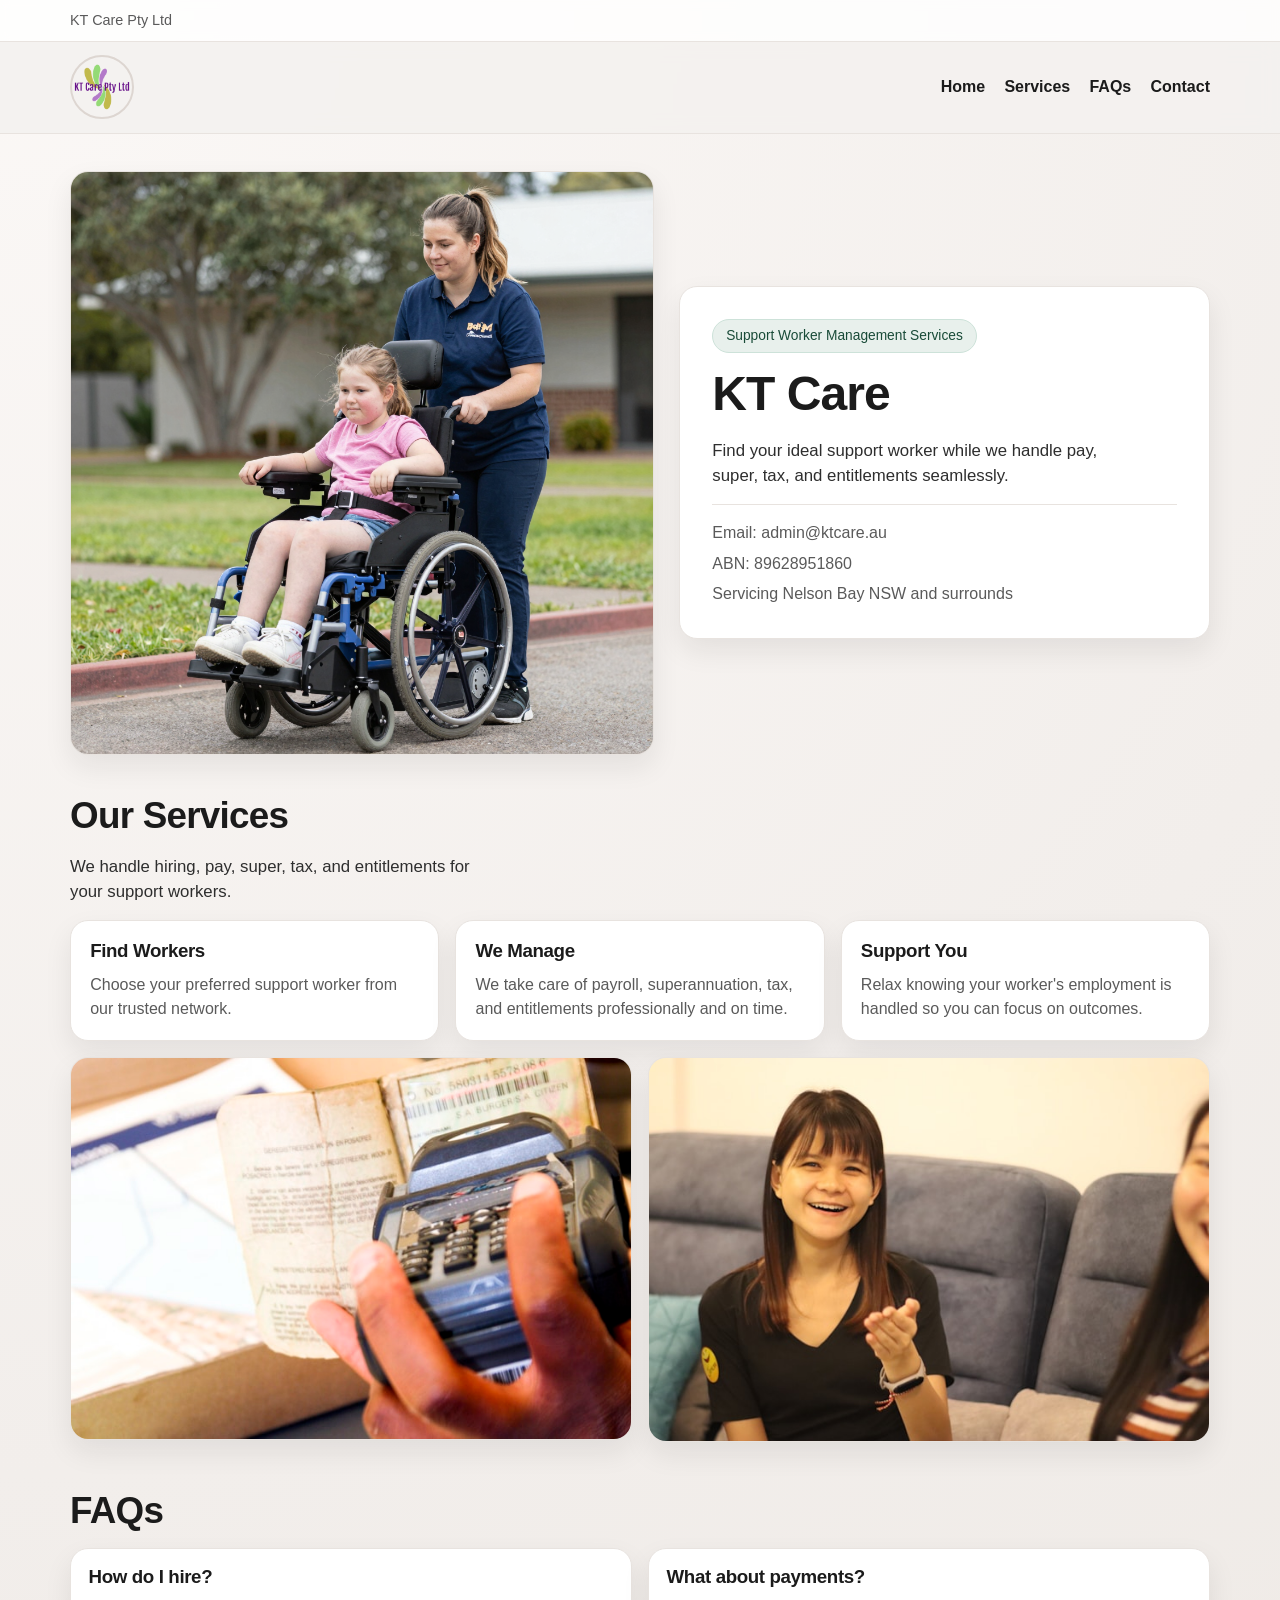
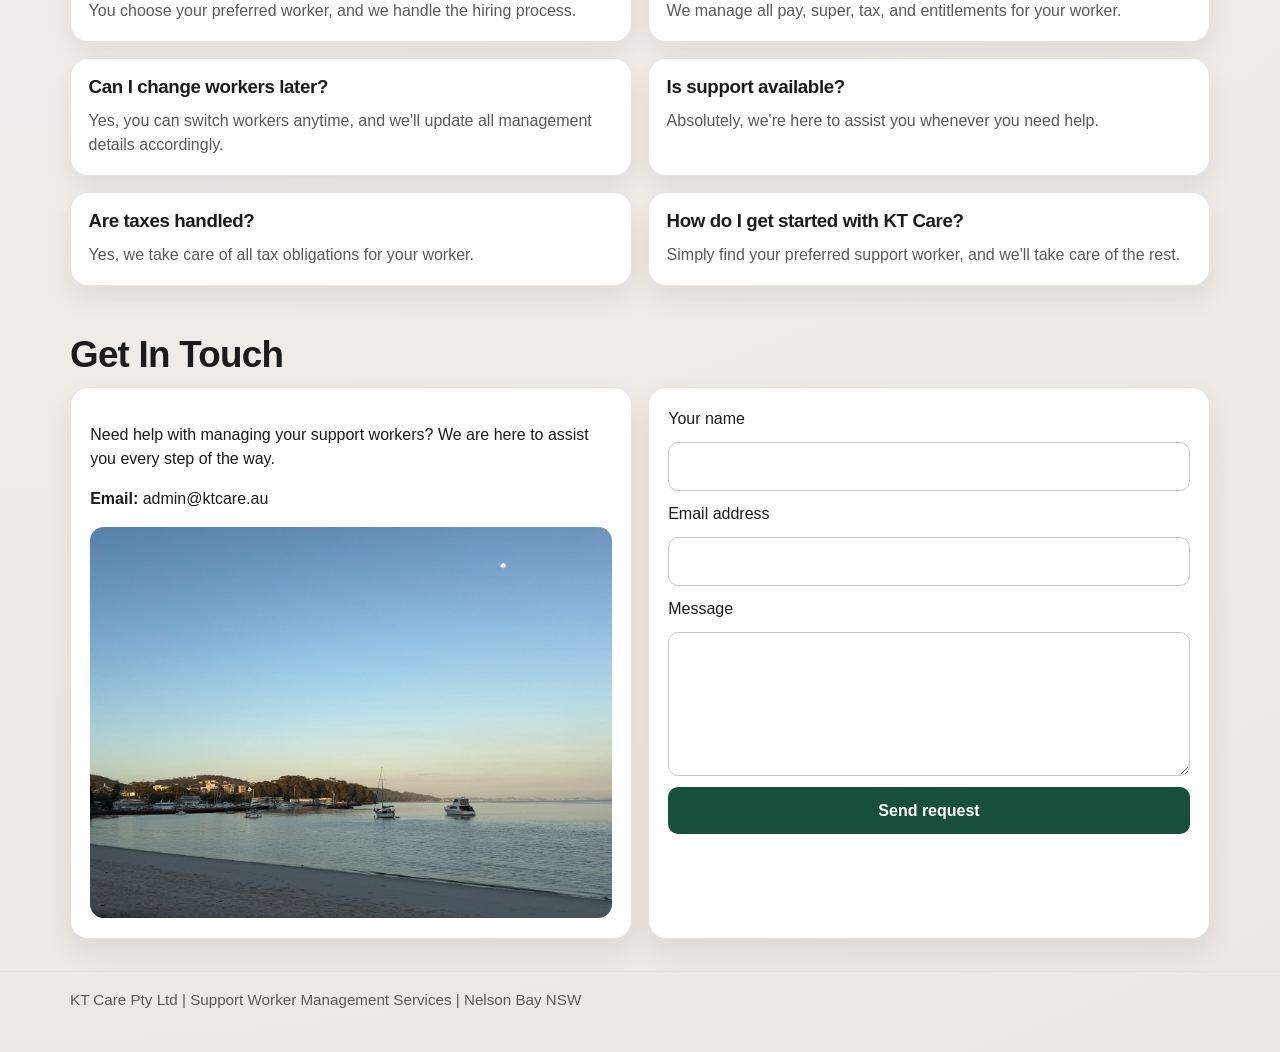
==== index.html @ 78515d5a "Restructure for deployment: add index.html, .gitignore, archive raw exports" ====
<!doctype html>
<html lang="en">
<head>
  <meta charset="utf-8">
  <meta name="viewport" content="width=device-width, initial-scale=1">
  <title>KT Care | Support Worker Management</title>
  <meta name="description" content="Find and hire your preferred support worker while KT Care handles pay, super, tax, and entitlements.">
  <style>
    :root {
      --bg: #f4f1ef;
      --surface: #ffffff;
      --text: #1b1b1b;
      --muted: #5a5a5a;
      --accent: #174f3b;
      --accent-2: #7d9b8f;
      --border: #e8e3df;
      --max: 1140px;
      --radius: 18px;
      --shadow: 0 12px 28px rgba(20, 20, 20, 0.08);
    }

    * { box-sizing: border-box; }

    html, body {
      margin: 0;
      padding: 0;
      font-family: "Segoe UI", Tahoma, Geneva, Verdana, sans-serif;
      color: var(--text);
      background: radial-gradient(circle at top left, #fbf8f6 0%, #f2eeeb 50%, #ece7e2 100%);
      line-height: 1.5;
    }

    img {
      max-width: 100%;
      display: block;
      border-radius: 14px;
    }

    a {
      color: inherit;
      text-decoration: none;
    }

    .container {
      width: min(100% - 2rem, var(--max));
      margin-inline: auto;
    }

    .topbar {
      font-size: 0.9rem;
      color: var(--muted);
      border-bottom: 1px solid var(--border);
      background: rgba(255, 255, 255, 0.8);
      backdrop-filter: blur(4px);
    }

    .topbar .container {
      padding: 0.6rem 0;
    }

    .nav-wrap {
      position: sticky;
      top: 0;
      z-index: 20;
      background: rgba(244, 241, 239, 0.92);
      backdrop-filter: blur(8px);
      border-bottom: 1px solid var(--border);
    }

    nav {
      display: flex;
      align-items: center;
      justify-content: space-between;
      gap: 1rem;
      padding: 0.85rem 0;
    }

    .logo {
      width: 64px;
      height: 64px;
      object-fit: cover;
      border-radius: 50%;
      border: 2px solid #ddd6d1;
    }

    .links {
      display: flex;
      gap: 1.2rem;
      font-weight: 600;
    }

    .hero {
      padding: 2.3rem 0 1.5rem;
    }

    .hero-grid {
      display: grid;
      gap: 1.6rem;
      grid-template-columns: 1.1fr 1fr;
      align-items: center;
    }

    .card {
      background: var(--surface);
      border: 1px solid var(--border);
      border-radius: var(--radius);
      box-shadow: var(--shadow);
    }

    .hero-copy {
      padding: 2rem;
    }

    h1, h2, h3 {
      margin: 0 0 0.7rem;
      line-height: 1.15;
      letter-spacing: -0.02em;
    }

    h1 { font-size: clamp(1.8rem, 4vw, 3rem); }
    h2 { font-size: clamp(1.5rem, 3vw, 2.3rem); }

    .lead {
      font-size: 1.05rem;
      color: #2e2e2e;
      max-width: 44ch;
      margin-bottom: 1rem;
    }

    .facts {
      margin-top: 1rem;
      padding-top: 1rem;
      border-top: 1px solid var(--border);
      color: var(--muted);
      display: grid;
      gap: 0.4rem;
    }

    .pill {
      display: inline-block;
      background: #e8f0ec;
      color: #184a37;
      border: 1px solid #cde2d9;
      border-radius: 999px;
      padding: 0.35rem 0.8rem;
      font-size: 0.86rem;
      margin-bottom: 0.8rem;
    }

    section {
      padding: 1rem 0 2rem;
    }

    .services-grid {
      display: grid;
      grid-template-columns: repeat(3, minmax(0, 1fr));
      gap: 1rem;
      margin-top: 1rem;
    }

    .service {
      padding: 1.2rem;
    }

    .service p {
      margin: 0;
      color: var(--muted);
    }

    .gallery {
      display: grid;
      grid-template-columns: repeat(2, minmax(0, 1fr));
      gap: 1rem;
      margin-top: 1rem;
    }

    .faqs {
      display: grid;
      grid-template-columns: repeat(2, minmax(0, 1fr));
      gap: 1rem;
      margin-top: 1rem;
    }

    .faq {
      padding: 1.1rem;
    }

    .faq p {
      margin: 0.5rem 0 0;
      color: var(--muted);
    }

    .contact {
      display: grid;
      gap: 1rem;
      grid-template-columns: 1fr 1fr;
    }

    .contact-card,
    .contact-form {
      padding: 1.2rem;
    }

    .contact-form form {
      display: grid;
      gap: 0.7rem;
    }

    input, textarea {
      width: 100%;
      border: 1px solid #cec4be;
      border-radius: 10px;
      padding: 0.7rem 0.8rem;
      font: inherit;
      background: #fff;
    }

    button {
      border: 0;
      border-radius: 10px;
      padding: 0.72rem 1rem;
      font: inherit;
      font-weight: 600;
      background: var(--accent);
      color: white;
      cursor: pointer;
    }

    footer {
      border-top: 1px solid var(--border);
      color: var(--muted);
      padding: 1.1rem 0 2.5rem;
      font-size: 0.95rem;
    }

    @media (max-width: 900px) {
      .hero-grid,
      .services-grid,
      .gallery,
      .faqs,
      .contact {
        grid-template-columns: 1fr;
      }

      .links {
        gap: 0.8rem;
        font-size: 0.95rem;
      }
    }
  </style>
</head>
<body>
  <div class="topbar">
    <div class="container">KT Care Pty Ltd</div>
  </div>

  <div class="nav-wrap">
    <nav class="container">
      <a href="#home" aria-label="KT Care home"><img src="assets/logo.png" alt="KT Care logo" class="logo"></a>
      <div class="links">
        <a href="#home">Home</a>
        <a href="#services">Services</a>
        <a href="#faqs">FAQs</a>
        <a href="#contact">Contact</a>
      </div>
    </nav>
  </div>

  <main class="container">
    <section class="hero" id="home">
      <div class="hero-grid">
        <img src="assets/hero-support-worker.png" alt="Support worker image" class="card">
        <div class="hero-copy card">
          <span class="pill">Support Worker Management Services</span>
          <h1>KT Care</h1>
          <p class="lead">Find your ideal support worker while we handle pay, super, tax, and entitlements seamlessly.</p>
          <div class="facts">
            <div>Email: <a href="mailto:admin@ktcare.au">admin@ktcare.au</a></div>
            <div>ABN: 89628951860</div>
            <div>Servicing Nelson Bay NSW and surrounds</div>
          </div>
        </div>
      </div>
    </section>

    <section id="services">
      <h2>Our Services</h2>
      <p class="lead">We handle hiring, pay, super, tax, and entitlements for your support workers.</p>
      <div class="services-grid">
        <article class="service card">
          <h3>Find Workers</h3>
          <p>Choose your preferred support worker from our trusted network.</p>
        </article>
        <article class="service card">
          <h3>We Manage</h3>
          <p>We take care of payroll, superannuation, tax, and entitlements professionally and on time.</p>
        </article>
        <article class="service card">
          <h3>Support You</h3>
          <p>Relax knowing your worker's employment is handled so you can focus on outcomes.</p>
        </article>
      </div>

      <div class="gallery">
        <img src="assets/services-payroll.jpg" alt="Manager reviewing payroll documents" class="card">
        <img src="assets/services-handshake.jpg" alt="Client shaking hands with support worker" class="card">
      </div>
    </section>

    <section id="faqs">
      <h2>FAQs</h2>
      <div class="faqs">
        <article class="faq card">
          <h3>How do I hire?</h3>
          <p>You choose your preferred worker, and we handle the hiring process.</p>
        </article>
        <article class="faq card">
          <h3>What about payments?</h3>
          <p>We manage all pay, super, tax, and entitlements for your worker.</p>
        </article>
        <article class="faq card">
          <h3>Can I change workers later?</h3>
          <p>Yes, you can switch workers anytime, and we'll update all management details accordingly.</p>
        </article>
        <article class="faq card">
          <h3>Is support available?</h3>
          <p>Absolutely, we're here to assist you whenever you need help.</p>
        </article>
        <article class="faq card">
          <h3>Are taxes handled?</h3>
          <p>Yes, we take care of all tax obligations for your worker.</p>
        </article>
        <article class="faq card">
          <h3>How do I get started with KT Care?</h3>
          <p>Simply find your preferred support worker, and we'll take care of the rest.</p>
        </article>
      </div>
    </section>

    <section id="contact">
      <h2>Get In Touch</h2>
      <div class="contact">
        <article class="contact-card card">
          <p>Need help with managing your support workers? We are here to assist you every step of the way.</p>
          <p><strong>Email:</strong> <a href="mailto:admin@ktcare.au">admin@ktcare.au</a></p>
          <img src="assets/nelson-bay.jpg" alt="Nelson Bay landscape">
        </article>
        <article class="contact-form card">
          <form action="mailto:admin@ktcare.au" method="post" enctype="text/plain">
            <label for="name">Your name</label>
            <input id="name" name="name" type="text" required>
            <label for="email">Email address</label>
            <input id="email" name="email" type="email" required>
            <label for="message">Message</label>
            <textarea id="message" name="message" rows="5" required></textarea>
            <button type="submit">Send request</button>
          </form>
        </article>
      </div>
    </section>
  </main>

  <footer>
    <div class="container">KT Care Pty Ltd | Support Worker Management Services | Nelson Bay NSW</div>
  </footer>
</body>
</html>
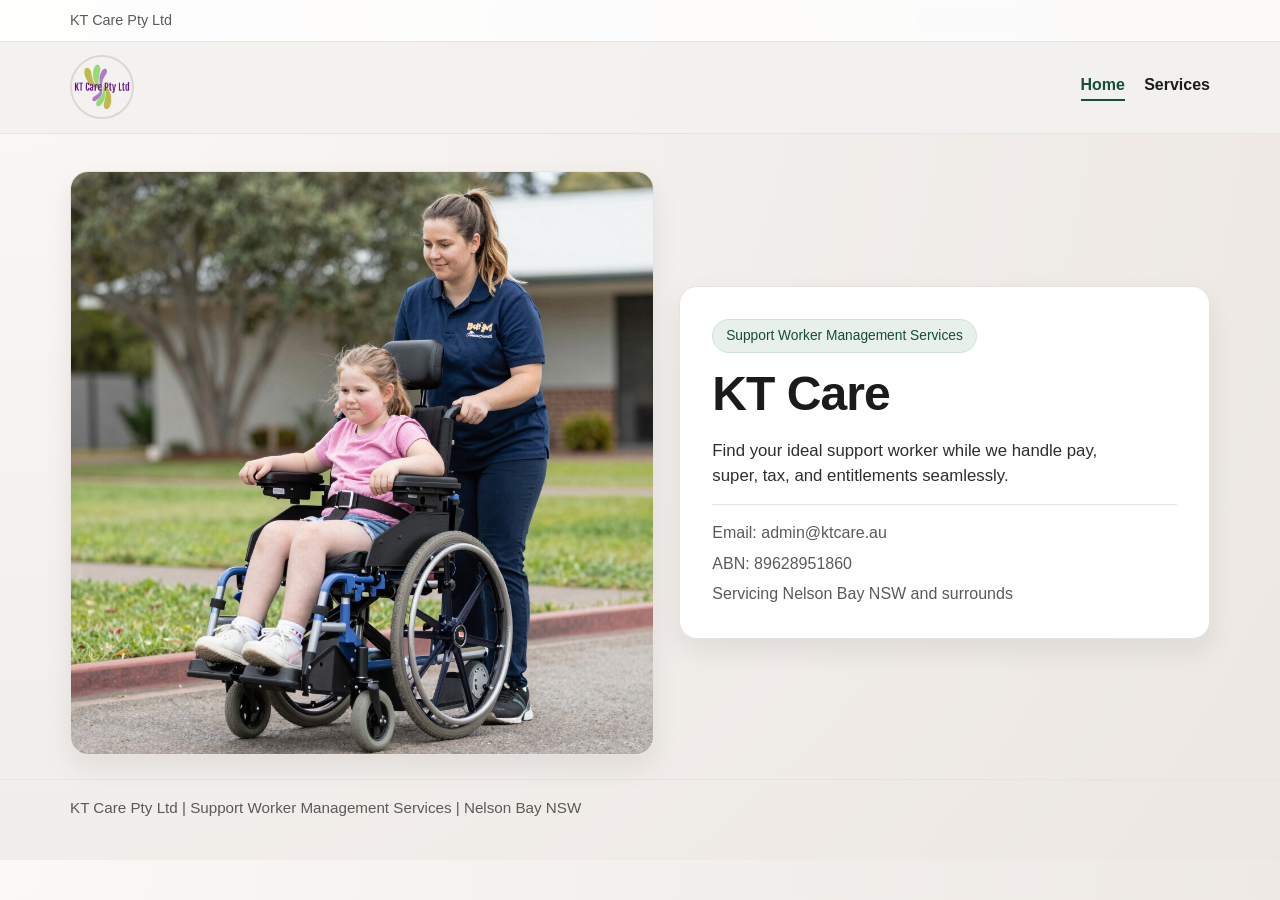
==== commit a99f6b06: "Split services into separate page, extract shared CSS" ====
--- a/index.html
+++ b/index.html
@@ -5,249 +5,7 @@
   <meta name="viewport" content="width=device-width, initial-scale=1">
   <title>KT Care | Support Worker Management</title>
   <meta name="description" content="Find and hire your preferred support worker while KT Care handles pay, super, tax, and entitlements.">
-  <style>
-    :root {
-      --bg: #f4f1ef;
-      --surface: #ffffff;
-      --text: #1b1b1b;
-      --muted: #5a5a5a;
-      --accent: #174f3b;
-      --accent-2: #7d9b8f;
-      --border: #e8e3df;
-      --max: 1140px;
-      --radius: 18px;
-      --shadow: 0 12px 28px rgba(20, 20, 20, 0.08);
-    }
-
-    * { box-sizing: border-box; }
-
-    html, body {
-      margin: 0;
-      padding: 0;
-      font-family: "Segoe UI", Tahoma, Geneva, Verdana, sans-serif;
-      color: var(--text);
-      background: radial-gradient(circle at top left, #fbf8f6 0%, #f2eeeb 50%, #ece7e2 100%);
-      line-height: 1.5;
-    }
-
-    img {
-      max-width: 100%;
-      display: block;
-      border-radius: 14px;
-    }
-
-    a {
-      color: inherit;
-      text-decoration: none;
-    }
-
-    .container {
-      width: min(100% - 2rem, var(--max));
-      margin-inline: auto;
-    }
-
-    .topbar {
-      font-size: 0.9rem;
-      color: var(--muted);
-      border-bottom: 1px solid var(--border);
-      background: rgba(255, 255, 255, 0.8);
-      backdrop-filter: blur(4px);
-    }
-
-    .topbar .container {
-      padding: 0.6rem 0;
-    }
-
-    .nav-wrap {
-      position: sticky;
-      top: 0;
-      z-index: 20;
-      background: rgba(244, 241, 239, 0.92);
-      backdrop-filter: blur(8px);
-      border-bottom: 1px solid var(--border);
-    }
-
-    nav {
-      display: flex;
-      align-items: center;
-      justify-content: space-between;
-      gap: 1rem;
-      padding: 0.85rem 0;
-    }
-
-    .logo {
-      width: 64px;
-      height: 64px;
-      object-fit: cover;
-      border-radius: 50%;
-      border: 2px solid #ddd6d1;
-    }
-
-    .links {
-      display: flex;
-      gap: 1.2rem;
-      font-weight: 600;
-    }
-
-    .hero {
-      padding: 2.3rem 0 1.5rem;
-    }
-
-    .hero-grid {
-      display: grid;
-      gap: 1.6rem;
-      grid-template-columns: 1.1fr 1fr;
-      align-items: center;
-    }
-
-    .card {
-      background: var(--surface);
-      border: 1px solid var(--border);
-      border-radius: var(--radius);
-      box-shadow: var(--shadow);
-    }
-
-    .hero-copy {
-      padding: 2rem;
-    }
-
-    h1, h2, h3 {
-      margin: 0 0 0.7rem;
-      line-height: 1.15;
-      letter-spacing: -0.02em;
-    }
-
-    h1 { font-size: clamp(1.8rem, 4vw, 3rem); }
-    h2 { font-size: clamp(1.5rem, 3vw, 2.3rem); }
-
-    .lead {
-      font-size: 1.05rem;
-      color: #2e2e2e;
-      max-width: 44ch;
-      margin-bottom: 1rem;
-    }
-
-    .facts {
-      margin-top: 1rem;
-      padding-top: 1rem;
-      border-top: 1px solid var(--border);
-      color: var(--muted);
-      display: grid;
-      gap: 0.4rem;
-    }
-
-    .pill {
-      display: inline-block;
-      background: #e8f0ec;
-      color: #184a37;
-      border: 1px solid #cde2d9;
-      border-radius: 999px;
-      padding: 0.35rem 0.8rem;
-      font-size: 0.86rem;
-      margin-bottom: 0.8rem;
-    }
-
-    section {
-      padding: 1rem 0 2rem;
-    }
-
-    .services-grid {
-      display: grid;
-      grid-template-columns: repeat(3, minmax(0, 1fr));
-      gap: 1rem;
-      margin-top: 1rem;
-    }
-
-    .service {
-      padding: 1.2rem;
-    }
-
-    .service p {
-      margin: 0;
-      color: var(--muted);
-    }
-
-    .gallery {
-      display: grid;
-      grid-template-columns: repeat(2, minmax(0, 1fr));
-      gap: 1rem;
-      margin-top: 1rem;
-    }
-
-    .faqs {
-      display: grid;
-      grid-template-columns: repeat(2, minmax(0, 1fr));
-      gap: 1rem;
-      margin-top: 1rem;
-    }
-
-    .faq {
-      padding: 1.1rem;
-    }
-
-    .faq p {
-      margin: 0.5rem 0 0;
-      color: var(--muted);
-    }
-
-    .contact {
-      display: grid;
-      gap: 1rem;
-      grid-template-columns: 1fr 1fr;
-    }
-
-    .contact-card,
-    .contact-form {
-      padding: 1.2rem;
-    }
-
-    .contact-form form {
-      display: grid;
-      gap: 0.7rem;
-    }
-
-    input, textarea {
-      width: 100%;
-      border: 1px solid #cec4be;
-      border-radius: 10px;
-      padding: 0.7rem 0.8rem;
-      font: inherit;
-      background: #fff;
-    }
-
-    button {
-      border: 0;
-      border-radius: 10px;
-      padding: 0.72rem 1rem;
-      font: inherit;
-      font-weight: 600;
-      background: var(--accent);
-      color: white;
-      cursor: pointer;
-    }
-
-    footer {
-      border-top: 1px solid var(--border);
-      color: var(--muted);
-      padding: 1.1rem 0 2.5rem;
-      font-size: 0.95rem;
-    }
-
-    @media (max-width: 900px) {
-      .hero-grid,
-      .services-grid,
-      .gallery,
-      .faqs,
-      .contact {
-        grid-template-columns: 1fr;
-      }
-
-      .links {
-        gap: 0.8rem;
-        font-size: 0.95rem;
-      }
-    }
-  </style>
+  <link rel="stylesheet" href="css/style.css">
 </head>
 <body>
   <div class="topbar">
@@ -258,10 +16,8 @@
     <nav class="container">
       <a href="#home" aria-label="KT Care home"><img src="assets/logo.png" alt="KT Care logo" class="logo"></a>
       <div class="links">
-        <a href="#home">Home</a>
-        <a href="#services">Services</a>
-        <a href="#faqs">FAQs</a>
-        <a href="#contact">Contact</a>
+        <a href="index.html" class="active">Home</a>
+        <a href="services.html">Services</a>
       </div>
     </nav>
   </div>
@@ -283,81 +39,7 @@
       </div>
     </section>
 
-    <section id="services">
-      <h2>Our Services</h2>
-      <p class="lead">We handle hiring, pay, super, tax, and entitlements for your support workers.</p>
-      <div class="services-grid">
-        <article class="service card">
-          <h3>Find Workers</h3>
-          <p>Choose your preferred support worker from our trusted network.</p>
-        </article>
-        <article class="service card">
-          <h3>We Manage</h3>
-          <p>We take care of payroll, superannuation, tax, and entitlements professionally and on time.</p>
-        </article>
-        <article class="service card">
-          <h3>Support You</h3>
-          <p>Relax knowing your worker's employment is handled so you can focus on outcomes.</p>
-        </article>
-      </div>
 
-      <div class="gallery">
-        <img src="assets/services-payroll.jpg" alt="Manager reviewing payroll documents" class="card">
-        <img src="assets/services-handshake.jpg" alt="Client shaking hands with support worker" class="card">
-      </div>
-    </section>
-
-    <section id="faqs">
-      <h2>FAQs</h2>
-      <div class="faqs">
-        <article class="faq card">
-          <h3>How do I hire?</h3>
-          <p>You choose your preferred worker, and we handle the hiring process.</p>
-        </article>
-        <article class="faq card">
-          <h3>What about payments?</h3>
-          <p>We manage all pay, super, tax, and entitlements for your worker.</p>
-        </article>
-        <article class="faq card">
-          <h3>Can I change workers later?</h3>
-          <p>Yes, you can switch workers anytime, and we'll update all management details accordingly.</p>
-        </article>
-        <article class="faq card">
-          <h3>Is support available?</h3>
-          <p>Absolutely, we're here to assist you whenever you need help.</p>
-        </article>
-        <article class="faq card">
-          <h3>Are taxes handled?</h3>
-          <p>Yes, we take care of all tax obligations for your worker.</p>
-        </article>
-        <article class="faq card">
-          <h3>How do I get started with KT Care?</h3>
-          <p>Simply find your preferred support worker, and we'll take care of the rest.</p>
-        </article>
-      </div>
-    </section>
-
-    <section id="contact">
-      <h2>Get In Touch</h2>
-      <div class="contact">
-        <article class="contact-card card">
-          <p>Need help with managing your support workers? We are here to assist you every step of the way.</p>
-          <p><strong>Email:</strong> <a href="mailto:admin@ktcare.au">admin@ktcare.au</a></p>
-          <img src="assets/nelson-bay.jpg" alt="Nelson Bay landscape">
-        </article>
-        <article class="contact-form card">
-          <form action="mailto:admin@ktcare.au" method="post" enctype="text/plain">
-            <label for="name">Your name</label>
-            <input id="name" name="name" type="text" required>
-            <label for="email">Email address</label>
-            <input id="email" name="email" type="email" required>
-            <label for="message">Message</label>
-            <textarea id="message" name="message" rows="5" required></textarea>
-            <button type="submit">Send request</button>
-          </form>
-        </article>
-      </div>
-    </section>
   </main>
 
   <footer>
--- a/css/style.css
+++ b/css/style.css
@@ -0,0 +1,259 @@
+:root {
+  --bg: #f4f1ef;
+  --surface: #ffffff;
+  --text: #1b1b1b;
+  --muted: #5a5a5a;
+  --accent: #174f3b;
+  --accent-2: #7d9b8f;
+  --border: #e8e3df;
+  --max: 1140px;
+  --radius: 18px;
+  --shadow: 0 12px 28px rgba(20, 20, 20, 0.08);
+}
+
+* { box-sizing: border-box; }
+
+html, body {
+  margin: 0;
+  padding: 0;
+  font-family: "Segoe UI", Tahoma, Geneva, Verdana, sans-serif;
+  color: var(--text);
+  background: radial-gradient(circle at top left, #fbf8f6 0%, #f2eeeb 50%, #ece7e2 100%);
+  line-height: 1.5;
+}
+
+img {
+  max-width: 100%;
+  display: block;
+  border-radius: 14px;
+}
+
+a {
+  color: inherit;
+  text-decoration: none;
+}
+
+.container {
+  width: min(100% - 2rem, var(--max));
+  margin-inline: auto;
+}
+
+/* ── Top bar ── */
+.topbar {
+  font-size: 0.9rem;
+  color: var(--muted);
+  border-bottom: 1px solid var(--border);
+  background: rgba(255, 255, 255, 0.8);
+  backdrop-filter: blur(4px);
+}
+
+.topbar .container {
+  padding: 0.6rem 0;
+}
+
+/* ── Nav ── */
+.nav-wrap {
+  position: sticky;
+  top: 0;
+  z-index: 20;
+  background: rgba(244, 241, 239, 0.92);
+  backdrop-filter: blur(8px);
+  border-bottom: 1px solid var(--border);
+}
+
+nav {
+  display: flex;
+  align-items: center;
+  justify-content: space-between;
+  gap: 1rem;
+  padding: 0.85rem 0;
+}
+
+.logo {
+  width: 64px;
+  height: 64px;
+  object-fit: cover;
+  border-radius: 50%;
+  border: 2px solid #ddd6d1;
+}
+
+.links {
+  display: flex;
+  gap: 1.2rem;
+  font-weight: 600;
+}
+
+.links a.active {
+  color: var(--accent);
+  border-bottom: 2px solid var(--accent);
+  padding-bottom: 2px;
+}
+
+/* ── Typography ── */
+h1, h2, h3 {
+  margin: 0 0 0.7rem;
+  line-height: 1.15;
+  letter-spacing: -0.02em;
+}
+
+h1 { font-size: clamp(1.8rem, 4vw, 3rem); }
+h2 { font-size: clamp(1.5rem, 3vw, 2.3rem); }
+
+.lead {
+  font-size: 1.05rem;
+  color: #2e2e2e;
+  max-width: 44ch;
+  margin-bottom: 1rem;
+}
+
+/* ── Card ── */
+.card {
+  background: var(--surface);
+  border: 1px solid var(--border);
+  border-radius: var(--radius);
+  box-shadow: var(--shadow);
+}
+
+/* ── Pill ── */
+.pill {
+  display: inline-block;
+  background: #e8f0ec;
+  color: #184a37;
+  border: 1px solid #cde2d9;
+  border-radius: 999px;
+  padding: 0.35rem 0.8rem;
+  font-size: 0.86rem;
+  margin-bottom: 0.8rem;
+}
+
+/* ── Sections ── */
+section {
+  padding: 1rem 0 2rem;
+}
+
+/* ── Hero ── */
+.hero {
+  padding: 2.3rem 0 1.5rem;
+}
+
+.hero-grid {
+  display: grid;
+  gap: 1.6rem;
+  grid-template-columns: 1.1fr 1fr;
+  align-items: center;
+}
+
+.hero-copy {
+  padding: 2rem;
+}
+
+.facts {
+  margin-top: 1rem;
+  padding-top: 1rem;
+  border-top: 1px solid var(--border);
+  color: var(--muted);
+  display: grid;
+  gap: 0.4rem;
+}
+
+/* ── Services ── */
+.services-grid {
+  display: grid;
+  grid-template-columns: repeat(3, minmax(0, 1fr));
+  gap: 1rem;
+  margin-top: 1rem;
+}
+
+.service {
+  padding: 1.2rem;
+}
+
+.service p {
+  margin: 0;
+  color: var(--muted);
+}
+
+.gallery {
+  display: grid;
+  grid-template-columns: repeat(2, minmax(0, 1fr));
+  gap: 1rem;
+  margin-top: 1rem;
+}
+
+/* ── FAQs ── */
+.faqs {
+  display: grid;
+  grid-template-columns: repeat(2, minmax(0, 1fr));
+  gap: 1rem;
+  margin-top: 1rem;
+}
+
+.faq {
+  padding: 1.1rem;
+}
+
+.faq p {
+  margin: 0.5rem 0 0;
+  color: var(--muted);
+}
+
+/* ── Contact ── */
+.contact {
+  display: grid;
+  gap: 1rem;
+  grid-template-columns: 1fr 1fr;
+}
+
+.contact-card,
+.contact-form {
+  padding: 1.2rem;
+}
+
+.contact-form form {
+  display: grid;
+  gap: 0.7rem;
+}
+
+input, textarea {
+  width: 100%;
+  border: 1px solid #cec4be;
+  border-radius: 10px;
+  padding: 0.7rem 0.8rem;
+  font: inherit;
+  background: #fff;
+}
+
+button {
+  border: 0;
+  border-radius: 10px;
+  padding: 0.72rem 1rem;
+  font: inherit;
+  font-weight: 600;
+  background: var(--accent);
+  color: white;
+  cursor: pointer;
+}
+
+/* ── Footer ── */
+footer {
+  border-top: 1px solid var(--border);
+  color: var(--muted);
+  padding: 1.1rem 0 2.5rem;
+  font-size: 0.95rem;
+}
+
+/* ── Responsive ── */
+@media (max-width: 900px) {
+  .hero-grid,
+  .services-grid,
+  .gallery,
+  .faqs,
+  .contact {
+    grid-template-columns: 1fr;
+  }
+
+  .links {
+    gap: 0.8rem;
+    font-size: 0.95rem;
+  }
+}
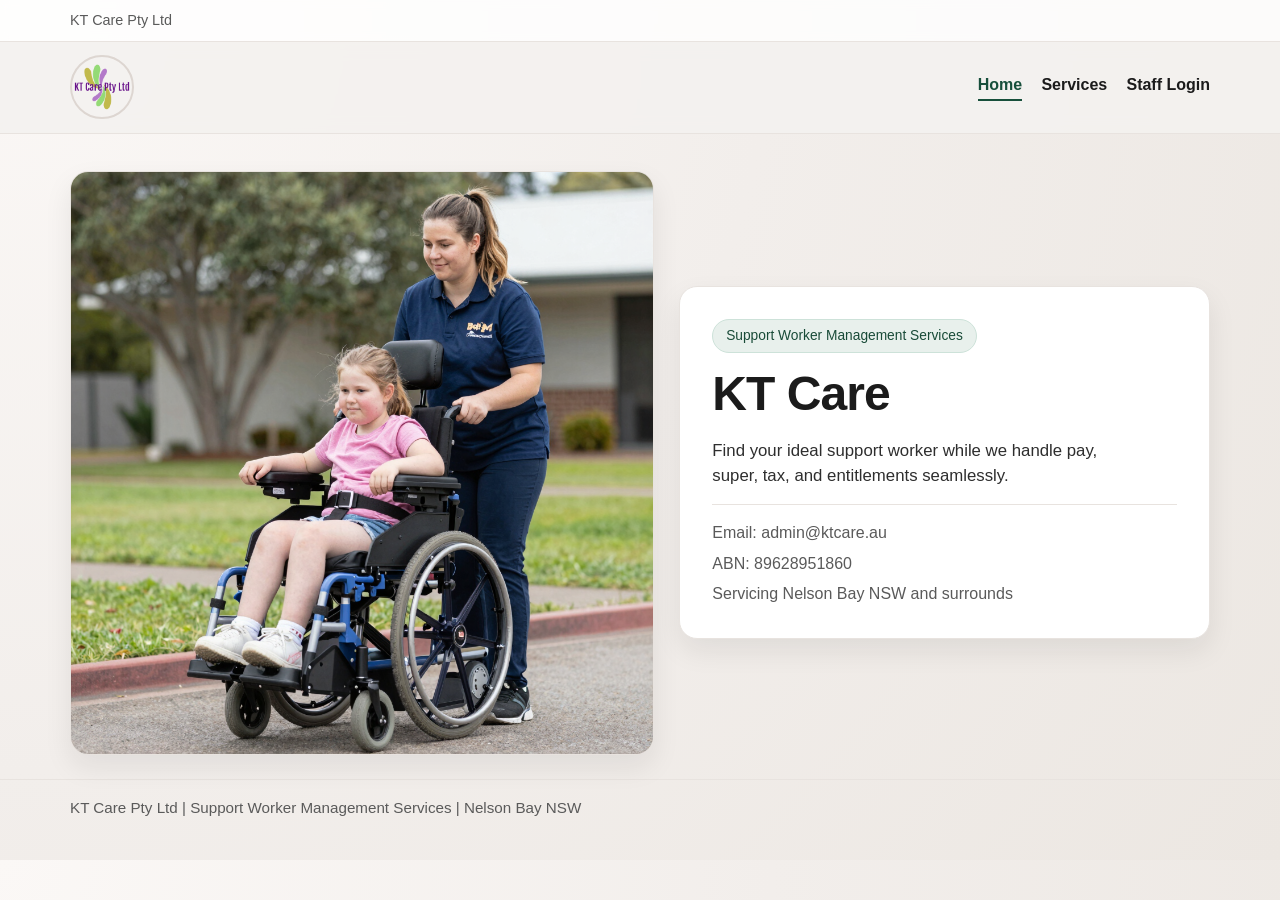
==== commit 9f59436c: "Add staff login portal, staff portal, admin portal with Netlify Identity" ====
--- a/index.html
+++ b/index.html
@@ -18,6 +18,7 @@
       <div class="links">
         <a href="index.html" class="active">Home</a>
         <a href="services.html">Services</a>
+        <a href="staff-login.html">Staff Login</a>
       </div>
     </nav>
   </div>
--- a/css/style.css
+++ b/css/style.css
@@ -242,13 +242,243 @@
   font-size: 0.95rem;
 }
 
+/* ── Nav extras ── */
+.nav-user {
+  font-size: 0.9rem;
+  color: var(--muted);
+  max-width: 160px;
+  overflow: hidden;
+  text-overflow: ellipsis;
+  white-space: nowrap;
+}
+
+.btn-nav-logout {
+  background: none;
+  border: 1px solid var(--border);
+  border-radius: 8px;
+  padding: 0.3rem 0.75rem;
+  font-size: 0.88rem;
+  font-weight: 600;
+  color: var(--muted);
+  cursor: pointer;
+}
+
+.btn-nav-logout:hover {
+  background: var(--border);
+  color: var(--text);
+}
+
+/* ── Auth / login ── */
+.auth-section {
+  display: flex;
+  justify-content: center;
+  padding: 4rem 0;
+}
+
+.auth-card {
+  width: min(100%, 440px);
+  padding: 2.5rem;
+  text-align: center;
+}
+
+.auth-header { margin-bottom: 2rem; }
+
+.auth-logo {
+  width: 80px;
+  height: 80px;
+  border-radius: 50%;
+  margin: 0 auto 1rem;
+  border: 2px solid var(--border);
+}
+
+.auth-note {
+  margin-top: 1.5rem;
+  font-size: 0.88rem;
+  color: var(--muted);
+  line-height: 1.6;
+}
+
+.auth-loading {
+  display: flex;
+  align-items: center;
+  justify-content: center;
+  min-height: 40vh;
+  color: var(--muted);
+}
+
+/* ── Buttons ── */
+.btn-primary {
+  display: inline-block;
+  background: var(--accent);
+  color: white;
+  border: none;
+  border-radius: 10px;
+  padding: 0.75rem 1.5rem;
+  font: inherit;
+  font-weight: 600;
+  cursor: pointer;
+  text-decoration: none;
+  transition: opacity 0.15s;
+}
+
+.btn-primary:hover { opacity: 0.88; }
+
+.btn-full { width: 100%; text-align: center; }
+
+/* ── Staff portal ── */
+.portal-header {
+  padding: 1.5rem 0 0.5rem;
+}
+
+.section-note {
+  font-size: 0.9rem;
+  color: var(--muted);
+  margin: 0 0 1rem;
+  font-style: italic;
+}
+
+.resources-grid {
+  display: grid;
+  grid-template-columns: repeat(2, minmax(0, 1fr));
+  gap: 1rem;
+  margin-top: 0.5rem;
+}
+
+.resource-card {
+  padding: 1.4rem;
+  display: flex;
+  flex-direction: column;
+  gap: 0.4rem;
+}
+
+.resource-icon {
+  font-size: 1.8rem;
+  line-height: 1;
+  margin-bottom: 0.2rem;
+}
+
+.resource-card h3 { margin: 0; }
+
+.resource-card p {
+  margin: 0;
+  color: var(--muted);
+  font-size: 0.95rem;
+  flex: 1;
+}
+
+.btn-resource {
+  display: inline-block;
+  margin-top: 0.8rem;
+  background: #e8f0ec;
+  color: #184a37;
+  border: 1px solid #cde2d9;
+  border-radius: 8px;
+  padding: 0.4rem 0.9rem;
+  font-size: 0.9rem;
+  font-weight: 600;
+  align-self: flex-start;
+  transition: background 0.15s;
+}
+
+.btn-resource:hover { background: #d4e8de; }
+
+/* ── Admin portal ── */
+.admin-form {
+  padding: 1.4rem;
+  max-width: 700px;
+  margin-bottom: 0.5rem;
+}
+
+.form-row {
+  display: grid;
+  grid-template-columns: 1fr auto;
+  gap: 1rem;
+  align-items: end;
+  margin-bottom: 1rem;
+}
+
+.form-group {
+  display: grid;
+  gap: 0.4rem;
+}
+
+.form-group label {
+  font-size: 0.9rem;
+  font-weight: 600;
+  color: var(--muted);
+}
+
+select {
+  width: 100%;
+  border: 1px solid #cec4be;
+  border-radius: 10px;
+  padding: 0.7rem 0.8rem;
+  font: inherit;
+  background: #fff;
+}
+
+.form-msg {
+  margin-top: 0.8rem;
+  font-size: 0.9rem;
+  color: var(--muted);
+}
+
+.form-msg--success { color: var(--accent); font-weight: 600; }
+.form-msg--error   { color: #c0392b; font-weight: 600; }
+
+.user-table {
+  width: 100%;
+  border-collapse: collapse;
+  font-size: 0.95rem;
+}
+
+.user-table th {
+  text-align: left;
+  padding: 0.7rem 1rem;
+  background: var(--border);
+  font-weight: 600;
+  font-size: 0.88rem;
+  color: var(--muted);
+}
+
+.user-table td {
+  padding: 0.75rem 1rem;
+  border-bottom: 1px solid var(--border);
+  vertical-align: middle;
+}
+
+.user-table tr:last-child td { border-bottom: none; }
+
+.btn-table-action {
+  border: none;
+  border-radius: 7px;
+  padding: 0.3rem 0.75rem;
+  font: inherit;
+  font-size: 0.85rem;
+  font-weight: 600;
+  cursor: pointer;
+}
+
+.btn-danger {
+  background: #ffe8ef;
+  color: #c0392b;
+  border: 1px solid #fca5a5;
+}
+
+.btn-danger:hover { background: #fca5a5; }
+
 /* ── Responsive ── */
 @media (max-width: 900px) {
   .hero-grid,
   .services-grid,
   .gallery,
   .faqs,
-  .contact {
+  .contact,
+  .resources-grid {
+    grid-template-columns: 1fr;
+  }
+
+  .form-row {
     grid-template-columns: 1fr;
   }
 
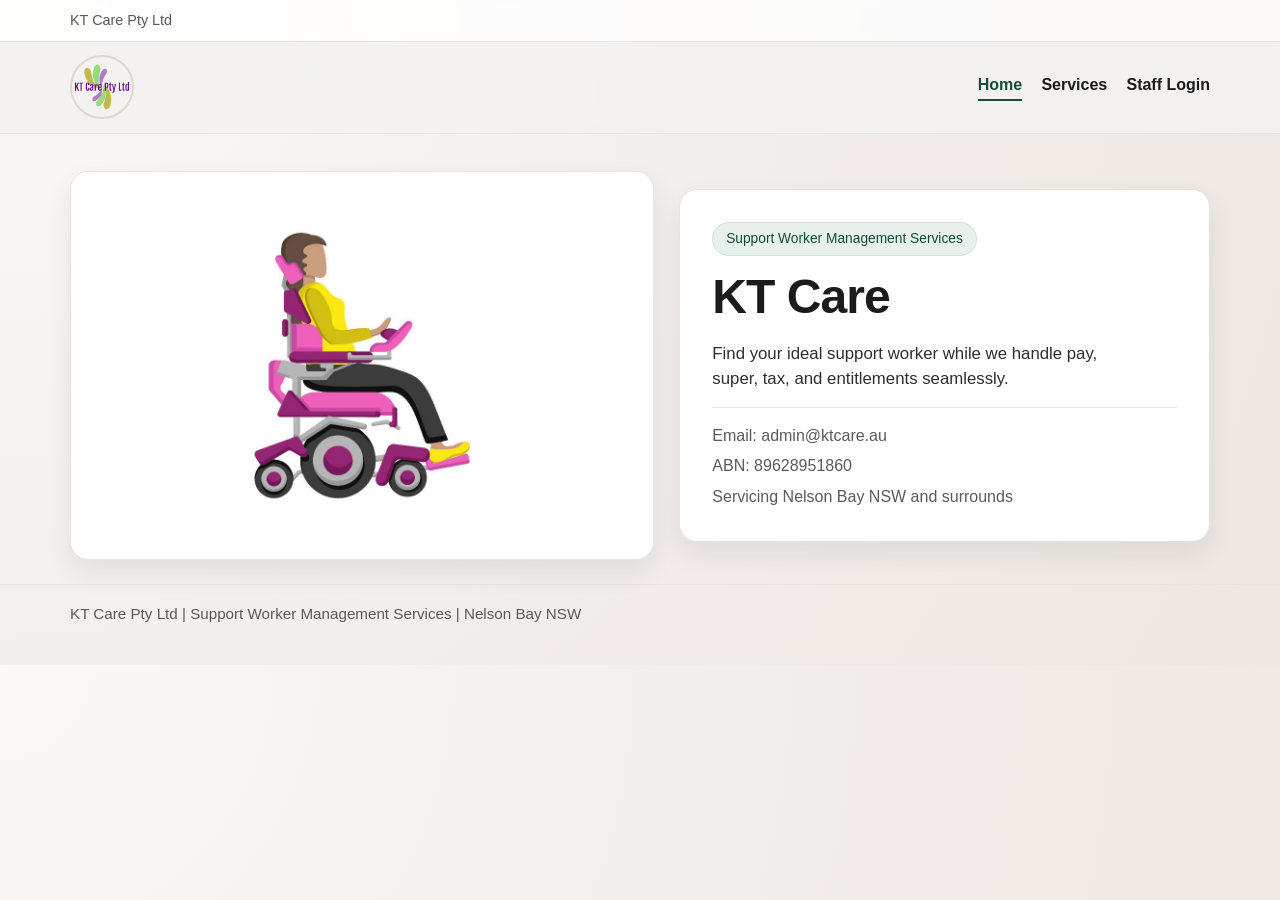
==== commit 7fe2b06e: "changed main graphic" ====
--- a/index.html
+++ b/index.html
@@ -6,6 +6,7 @@
   <title>KT Care | Support Worker Management</title>
   <meta name="description" content="Find and hire your preferred support worker while KT Care handles pay, super, tax, and entitlements.">
   <link rel="stylesheet" href="css/style.css">
+  <script src="https://identity.netlify.com/v1/netlify-identity-widget.js"></script>
 </head>
 <body>
   <div class="topbar">
@@ -26,7 +27,7 @@
   <main class="container">
     <section class="hero" id="home">
       <div class="hero-grid">
-        <img src="assets/hero-support-worker.png" alt="Support worker image" class="card">
+        <img src="assets/disabled-woman-in-electric-wheelchair.jpg" alt="Woman in electric wheelchair" class="card">
         <div class="hero-copy card">
           <span class="pill">Support Worker Management Services</span>
           <h1>KT Care</h1>
@@ -46,5 +47,17 @@
   <footer>
     <div class="container">KT Care Pty Ltd | Support Worker Management Services | Nelson Bay NSW</div>
   </footer>
+
+  <script>
+    const widget = window.netlifyIdentity;
+    const hasIdentityCallback = /[?&#](invite_token|recovery_token|confirmation_token)=/i.test(window.location.href);
+
+    if (widget && hasIdentityCallback) {
+      widget.handleAuthCallback();
+      widget.on("login", () => {
+        window.location.href = "/staff-portal.html";
+      });
+    }
+  </script>
 </body>
 </html>
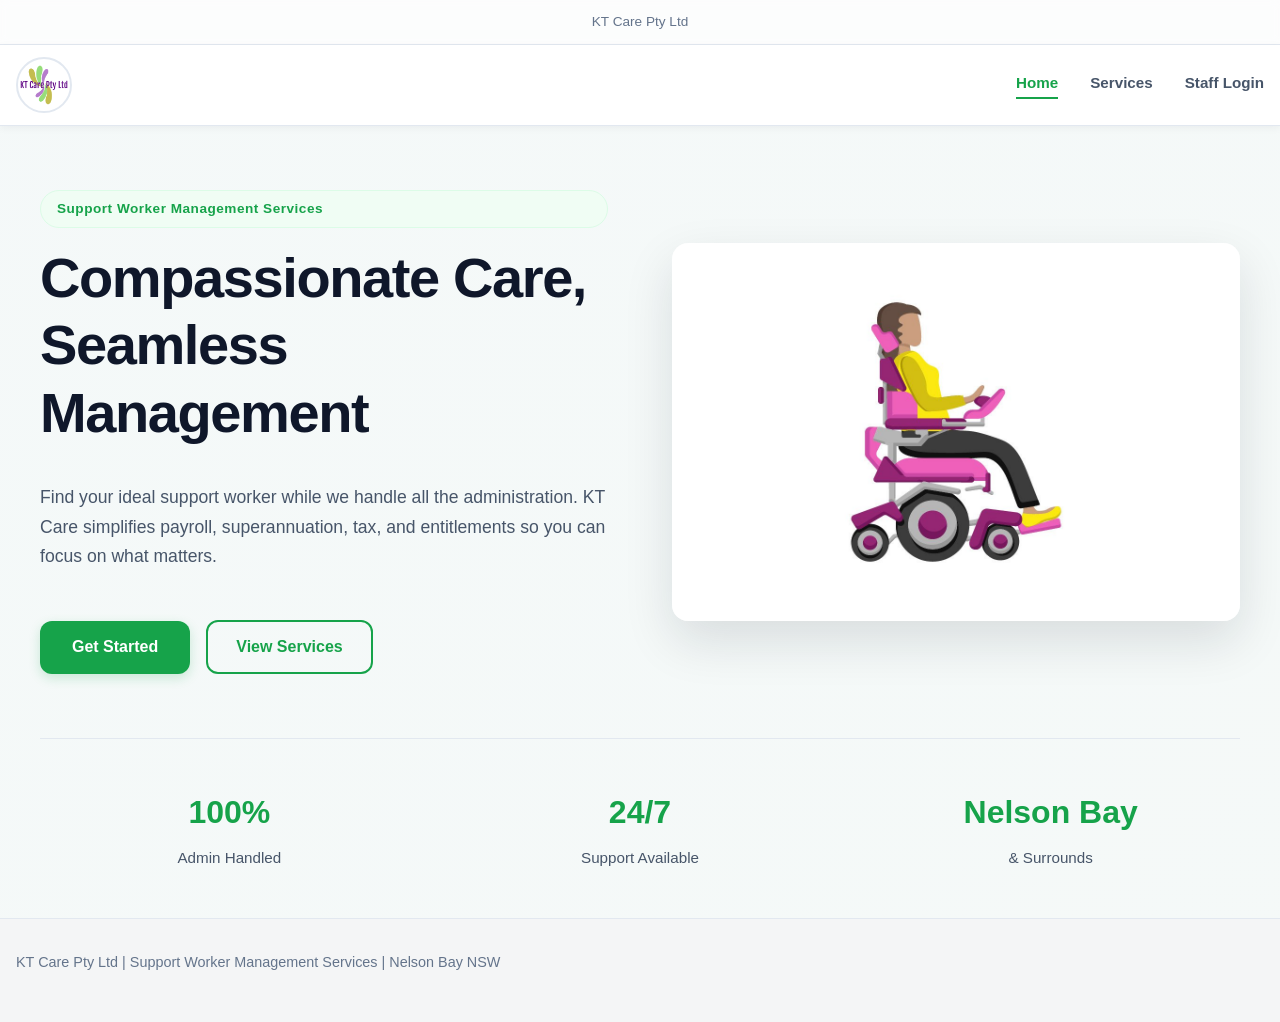
==== commit d1581e02: "Professional landing page redesign: modern palette, symmetrical hero, improved hierarchy and spacing" ====
--- a/index.html
+++ b/index.html
@@ -24,24 +24,41 @@
     </nav>
   </div>
 
-  <main class="container">
+  <main>
     <section class="hero" id="home">
-      <div class="hero-grid">
-        <img src="assets/disabled-woman-in-electric-wheelchair.jpg" alt="Woman in electric wheelchair" class="card">
-        <div class="hero-copy card">
-          <span class="pill">Support Worker Management Services</span>
-          <h1>KT Care</h1>
-          <p class="lead">Find your ideal support worker while we handle pay, super, tax, and entitlements seamlessly.</p>
-          <div class="facts">
-            <div>Email: <a href="mailto:admin@ktcare.au">admin@ktcare.au</a></div>
-            <div>ABN: 89628951860</div>
-            <div>Servicing Nelson Bay NSW and surrounds</div>
+      <div class="container">
+        <div class="hero-wrapper">
+          <div class="hero-content">
+            <span class="pill">Support Worker Management Services</span>
+            <h1>Compassionate Care, Seamless Management</h1>
+            <p class="lead">Find your ideal support worker while we handle all the administration. KT Care simplifies payroll, superannuation, tax, and entitlements so you can focus on what matters.</p>
+            <div class="hero-cta">
+              <button class="btn-primary">Get Started</button>
+              <a href="services.html" class="btn-secondary">View Services</a>
+            </div>
+          </div>
+
+          <div class="hero-visual">
+            <img src="assets/disabled-woman-in-electric-wheelchair.jpg" alt="Woman in electric wheelchair using support services" class="hero-image">
+          </div>
+        </div>
+
+        <div class="hero-stats">
+          <div class="stat">
+            <div class="stat-value">100%</div>
+            <div class="stat-label">Admin Handled</div>
+          </div>
+          <div class="stat">
+            <div class="stat-value">24/7</div>
+            <div class="stat-label">Support Available</div>
+          </div>
+          <div class="stat">
+            <div class="stat-value">Nelson Bay</div>
+            <div class="stat-label">& Surrounds</div>
           </div>
         </div>
       </div>
     </section>
-
-
   </main>
 
   <footer>
--- a/css/style.css
+++ b/css/style.css
@@ -1,14 +1,18 @@
 :root {
-  --bg: #f4f1ef;
+  --bg: #f9fafb;
   --surface: #ffffff;
-  --text: #1b1b1b;
-  --muted: #5a5a5a;
-  --accent: #174f3b;
-  --accent-2: #7d9b8f;
-  --border: #e8e3df;
-  --max: 1140px;
-  --radius: 18px;
-  --shadow: 0 12px 28px rgba(20, 20, 20, 0.08);
+  --text: #0f172a;
+  --text-secondary: #475569;
+  --muted: #64748b;
+  --accent: #16a34a;
+  --accent-hover: #15803d;
+  --accent-light: #f0fdf4;
+  --accent-border: #dcfce7;
+  --border: #e2e8f0;
+  --max: 1280px;
+  --radius: 12px;
+  --shadow: 0 10px 30px rgba(15, 23, 42, 0.08);
+  --shadow-lg: 0 20px 50px rgba(15, 23, 42, 0.12);
 }
 
 * { box-sizing: border-box; }
@@ -16,10 +20,10 @@
 html, body {
   margin: 0;
   padding: 0;
-  font-family: "Segoe UI", Tahoma, Geneva, Verdana, sans-serif;
+  font-family: -apple-system, BlinkMacSystemFont, "Segoe UI", Roboto, "Helvetica Neue", Arial, sans-serif;
   color: var(--text);
-  background: radial-gradient(circle at top left, #fbf8f6 0%, #f2eeeb 50%, #ece7e2 100%);
-  line-height: 1.5;
+  background: var(--bg);
+  line-height: 1.6;
 }
 
 img {
@@ -40,15 +44,17 @@
 
 /* ── Top bar ── */
 .topbar {
-  font-size: 0.9rem;
+  font-size: 0.85rem;
   color: var(--muted);
   border-bottom: 1px solid var(--border);
-  background: rgba(255, 255, 255, 0.8);
+  background: rgba(255, 255, 255, 0.5);
   backdrop-filter: blur(4px);
 }
 
 .topbar .container {
-  padding: 0.6rem 0;
+  padding: 0.7rem 0;
+  text-align: center;
+  font-weight: 500;
 }
 
 /* ── Nav ── */
@@ -56,54 +62,86 @@
   position: sticky;
   top: 0;
   z-index: 20;
-  background: rgba(244, 241, 239, 0.92);
-  backdrop-filter: blur(8px);
+  background: rgba(255, 255, 255, 0.95);
+  backdrop-filter: blur(10px);
   border-bottom: 1px solid var(--border);
+  box-shadow: 0 2px 8px rgba(15, 23, 42, 0.05);
 }
 
 nav {
   display: flex;
   align-items: center;
   justify-content: space-between;
-  gap: 1rem;
-  padding: 0.85rem 0;
+  gap: 2rem;
+  padding: 0.75rem 0;
 }
 
 .logo {
-  width: 64px;
-  height: 64px;
+  width: 56px;
+  height: 56px;
   object-fit: cover;
   border-radius: 50%;
-  border: 2px solid #ddd6d1;
+  border: 2px solid var(--border);
+  transition: all 0.2s ease;
+}
+
+.logo:hover {
+  border-color: var(--accent);
+  transform: scale(1.05);
 }
 
 .links {
   display: flex;
-  gap: 1.2rem;
-  font-weight: 600;
+  gap: 2rem;
+  font-weight: 600;
+  font-size: 0.95rem;
+}
+
+.links a {
+  color: var(--text-secondary);
+  transition: color 0.2s ease;
+  padding-bottom: 2px;
+  border-bottom: 2px solid transparent;
+}
+
+.links a:hover {
+  color: var(--accent);
 }
 
 .links a.active {
   color: var(--accent);
   border-bottom: 2px solid var(--accent);
-  padding-bottom: 2px;
 }
 
 /* ── Typography ── */
 h1, h2, h3 {
-  margin: 0 0 0.7rem;
-  line-height: 1.15;
-  letter-spacing: -0.02em;
-}
-
-h1 { font-size: clamp(1.8rem, 4vw, 3rem); }
-h2 { font-size: clamp(1.5rem, 3vw, 2.3rem); }
+  margin: 0 0 1rem;
+  line-height: 1.2;
+  letter-spacing: -0.025em;
+  font-weight: 700;
+}
+
+h1 { 
+  font-size: clamp(2.2rem, 5vw, 3.5rem); 
+  color: var(--text);
+}
+
+h2 { 
+  font-size: clamp(1.6rem, 3.5vw, 2.4rem); 
+  color: var(--text);
+}
+
+h3 {
+  font-size: 1.25rem;
+  color: var(--text);
+}
 
 .lead {
-  font-size: 1.05rem;
-  color: #2e2e2e;
-  max-width: 44ch;
-  margin-bottom: 1rem;
+  font-size: 1.1rem;
+  color: var(--text-secondary);
+  line-height: 1.7;
+  max-width: 60ch;
+  margin-bottom: 1.5rem;
 }
 
 /* ── Card ── */
@@ -117,13 +155,15 @@
 /* ── Pill ── */
 .pill {
   display: inline-block;
-  background: #e8f0ec;
-  color: #184a37;
-  border: 1px solid #cde2d9;
+  background: var(--accent-light);
+  color: var(--accent);
+  border: 1px solid var(--accent-border);
   border-radius: 999px;
-  padding: 0.35rem 0.8rem;
-  font-size: 0.86rem;
-  margin-bottom: 0.8rem;
+  padding: 0.45rem 1rem;
+  font-size: 0.85rem;
+  font-weight: 600;
+  letter-spacing: 0.5px;
+  margin-bottom: 1rem;
 }
 
 /* ── Sections ── */
@@ -133,27 +173,152 @@
 
 /* ── Hero ── */
 .hero {
-  padding: 2.3rem 0 1.5rem;
-}
-
-.hero-grid {
-  display: grid;
-  gap: 1.6rem;
-  grid-template-columns: 1.1fr 1fr;
+  padding: 4rem 0 3rem;
+  background: linear-gradient(135deg, rgba(16, 185, 129, 0.02) 0%, rgba(34, 197, 94, 0.02) 100%);
+}
+
+.hero .container {
+  max-width: 1200px;
+}
+
+.hero-wrapper {
+  display: grid;
+  grid-template-columns: 1fr 1fr;
+  gap: 4rem;
   align-items: center;
-}
-
-.hero-copy {
-  padding: 2rem;
-}
-
-.facts {
-  margin-top: 1rem;
-  padding-top: 1rem;
+  margin-bottom: 4rem;
+}
+
+.hero-content {
+  display: flex;
+  flex-direction: column;
+  justify-content: center;
+}
+
+.hero-content h1 {
+  margin-bottom: 1.2rem;
+}
+
+.hero-visual {
+  position: relative;
+  display: flex;
+  align-items: center;
+  justify-content: center;
+}
+
+.hero-image {
+  width: 100%;
+  height: auto;
+  border-radius: 16px;
+  box-shadow: var(--shadow-lg);
+  object-fit: cover;
+}
+
+.hero-cta {
+  display: flex;
+  gap: 1rem;
+  align-items: center;
+  margin-top: 1.5rem;
+  flex-wrap: wrap;
+}
+
+.hero-stats {
+  display: grid;
+  grid-template-columns: repeat(3, 1fr);
+  gap: 2rem;
+  padding-top: 3rem;
   border-top: 1px solid var(--border);
-  color: var(--muted);
-  display: grid;
-  gap: 0.4rem;
+}
+
+.stat {
+  text-align: center;
+}
+
+.stat-value {
+  display: block;
+  font-size: 2rem;
+  font-weight: 700;
+  color: var(--accent);
+  margin-bottom: 0.5rem;
+}
+
+.stat-label {
+  display: block;
+  font-size: 0.95rem;
+  color: var(--text-secondary);
+  font-weight: 500;
+}
+
+/* ── Buttons ── */
+.btn-primary {
+  display: inline-flex;
+  align-items: center;
+  justify-content: center;
+  background: var(--accent);
+  color: white;
+  border: none;
+  border-radius: var(--radius);
+  padding: 0.85rem 2rem;
+  font: inherit;
+  font-weight: 600;
+  font-size: 1rem;
+  cursor: pointer;
+  text-decoration: none;
+  transition: all 0.2s ease;
+  box-shadow: 0 4px 12px rgba(22, 163, 74, 0.2);
+}
+
+.btn-primary:hover {
+  background: var(--accent-hover);
+  transform: translateY(-2px);
+  box-shadow: 0 6px 16px rgba(22, 163, 74, 0.3);
+}
+
+.btn-secondary {
+  display: inline-flex;
+  align-items: center;
+  justify-content: center;
+  background: transparent;
+  color: var(--accent);
+  border: 2px solid var(--accent);
+  border-radius: var(--radius);
+  padding: 0.75rem 1.75rem;
+  font: inherit;
+  font-weight: 600;
+  font-size: 1rem;
+  cursor: pointer;
+  text-decoration: none;
+  transition: all 0.2s ease;
+}
+
+.btn-secondary:hover {
+  background: var(--accent-light);
+}
+
+.btn-full {
+  width: 100%;
+  text-align: center;
+}
+
+@media (max-width: 768px) {
+  .hero-wrapper {
+    grid-template-columns: 1fr;
+    gap: 2.5rem;
+  }
+
+  .hero-stats {
+    grid-template-columns: 1fr;
+    gap: 1.5rem;
+    padding-top: 2rem;
+  }
+
+  .hero-cta {
+    flex-direction: column;
+  }
+
+  .btn-primary, .btn-secondary {
+    width: 100%;
+  }
 }
 
 /* ── Services ── */
@@ -216,30 +381,28 @@
 
 input, textarea {
   width: 100%;
-  border: 1px solid #cec4be;
-  border-radius: 10px;
-  padding: 0.7rem 0.8rem;
+  border: 1px solid var(--border);
+  border-radius: var(--radius);
+  padding: 0.8rem;
   font: inherit;
-  background: #fff;
-}
-
-button {
-  border: 0;
-  border-radius: 10px;
-  padding: 0.72rem 1rem;
-  font: inherit;
-  font-weight: 600;
-  background: var(--accent);
-  color: white;
-  cursor: pointer;
+  background: var(--surface);
+  color: var(--text);
+  transition: border-color 0.2s ease;
+}
+
+input:focus, textarea:focus {
+  outline: none;
+  border-color: var(--accent);
+  box-shadow: 0 0 0 3px rgba(22, 163, 74, 0.1);
 }
 
 /* ── Footer ── */
 footer {
   border-top: 1px solid var(--border);
   color: var(--muted);
-  padding: 1.1rem 0 2.5rem;
-  font-size: 0.95rem;
+  padding: 2rem 0 3rem;
+  font-size: 0.9rem;
+  background: rgba(15, 23, 42, 0.02);
 }
 
 /* ── Nav extras ── */
@@ -305,25 +468,6 @@
   min-height: 40vh;
   color: var(--muted);
 }
-
-/* ── Buttons ── */
-.btn-primary {
-  display: inline-block;
-  background: var(--accent);
-  color: white;
-  border: none;
-  border-radius: 10px;
-  padding: 0.75rem 1.5rem;
-  font: inherit;
-  font-weight: 600;
-  cursor: pointer;
-  text-decoration: none;
-  transition: opacity 0.15s;
-}
-
-.btn-primary:hover { opacity: 0.88; }
-
-.btn-full { width: 100%; text-align: center; }
 
 /* ── Staff portal ── */
 .portal-header {
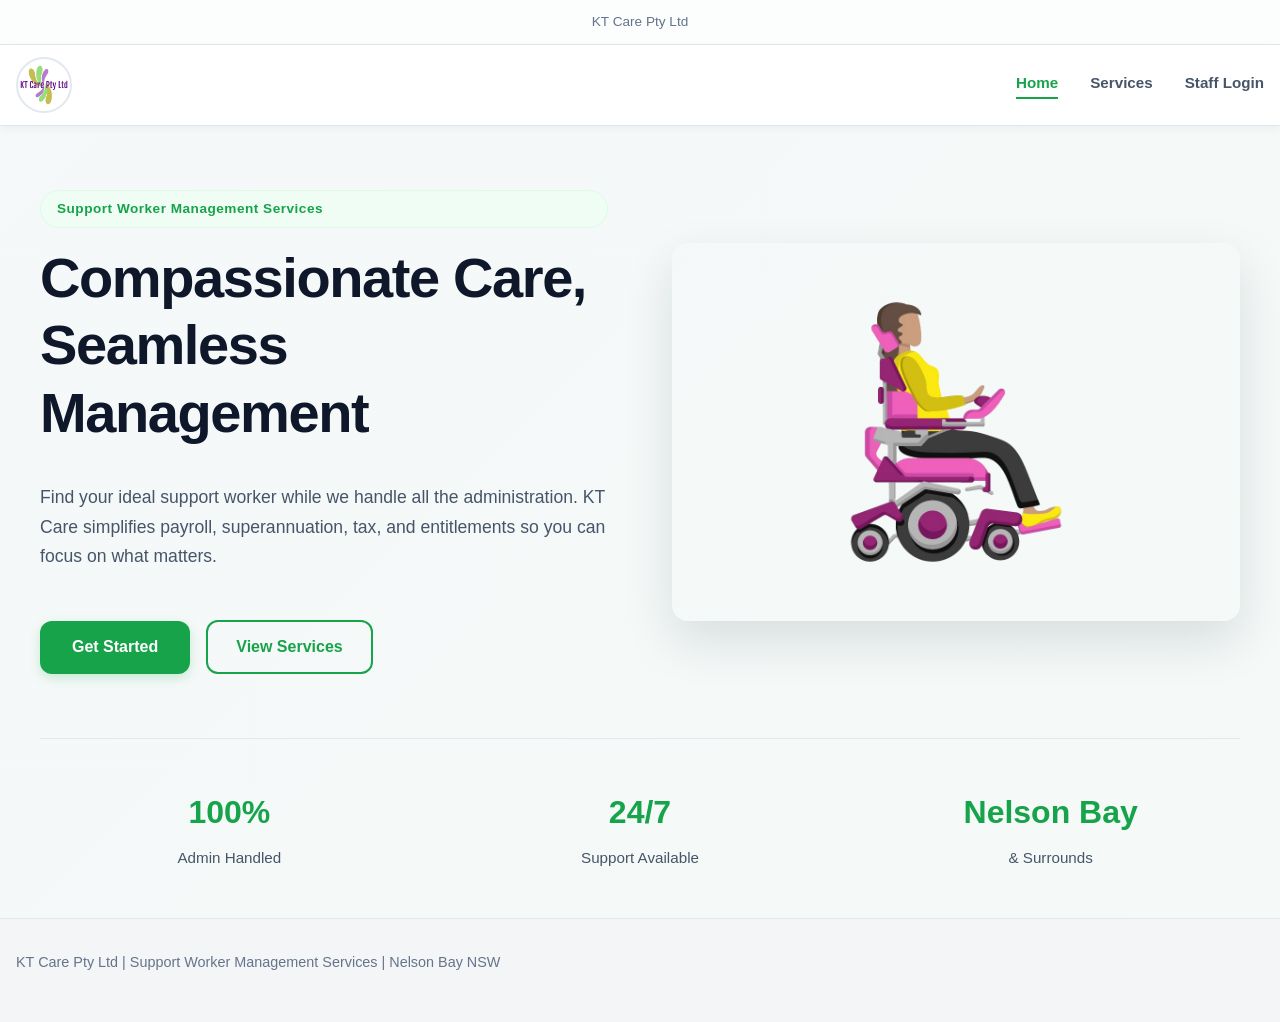
==== commit c49cdc80: "Update hero image to transparent PNG for cleaner integration with landing page design" ====
--- a/index.html
+++ b/index.html
@@ -39,7 +39,7 @@
           </div>
 
           <div class="hero-visual">
-            <img src="assets/disabled-woman-in-electric-wheelchair.jpg" alt="Woman in electric wheelchair using support services" class="hero-image">
+            <img src="assets/disabled-woman-in-electric-wheelchair.png" alt="Woman in electric wheelchair using support services" class="hero-image">
           </div>
         </div>
 
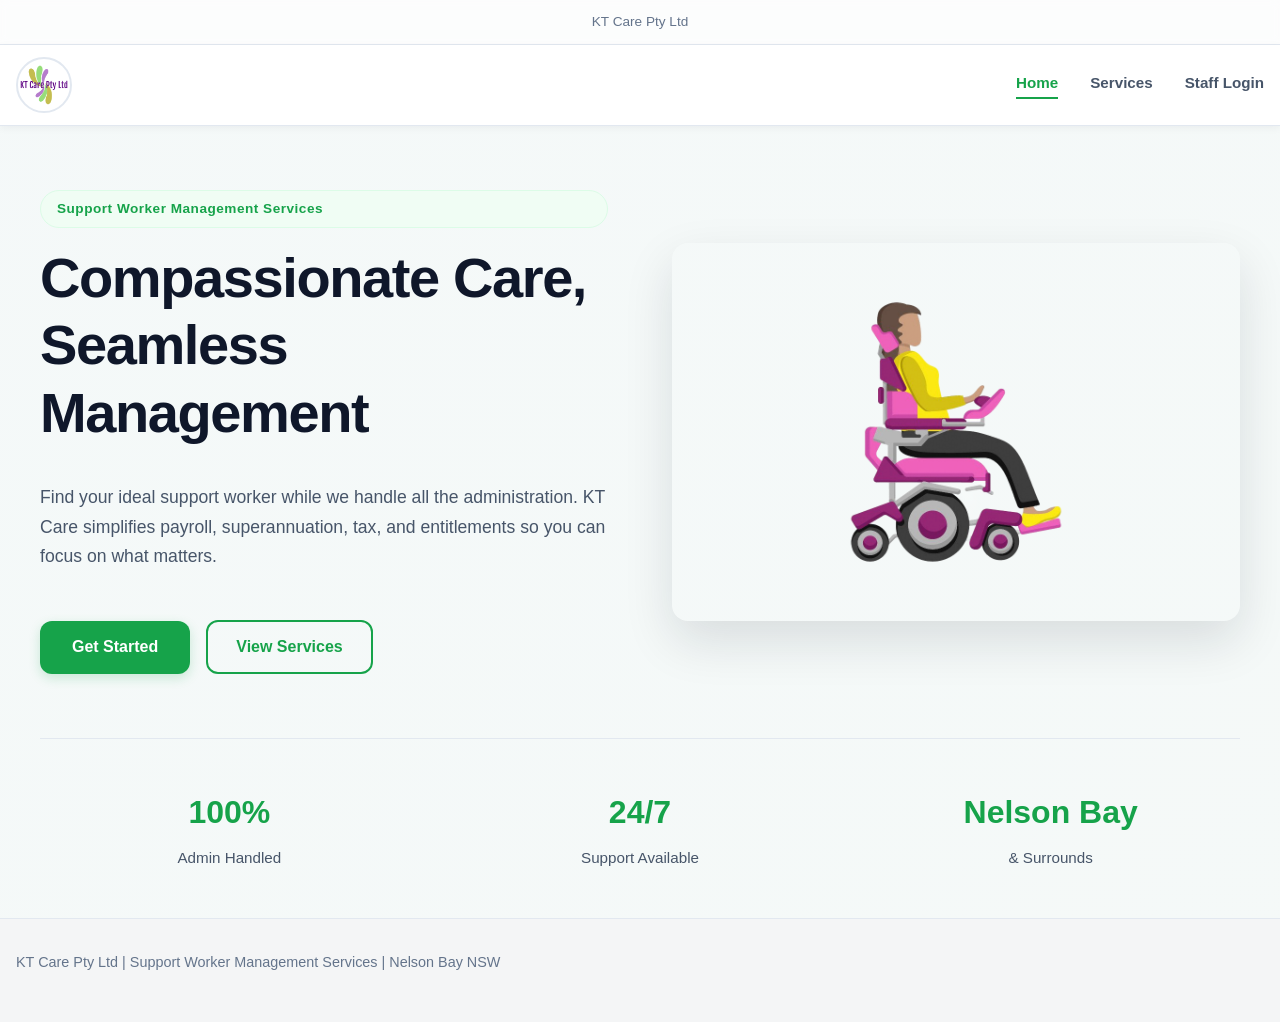
==== commit c8355100: "Replace landing page hero image with wheelchair-no-bground asset" ====
--- a/index.html
+++ b/index.html
@@ -39,7 +39,7 @@
           </div>
 
           <div class="hero-visual">
-            <img src="assets/disabled-woman-in-electric-wheelchair.png" alt="Woman in electric wheelchair using support services" class="hero-image">
+            <img src="assets/wheelchair-no-bground.png" alt="Woman in electric wheelchair using support services" class="hero-image">
           </div>
         </div>
 
